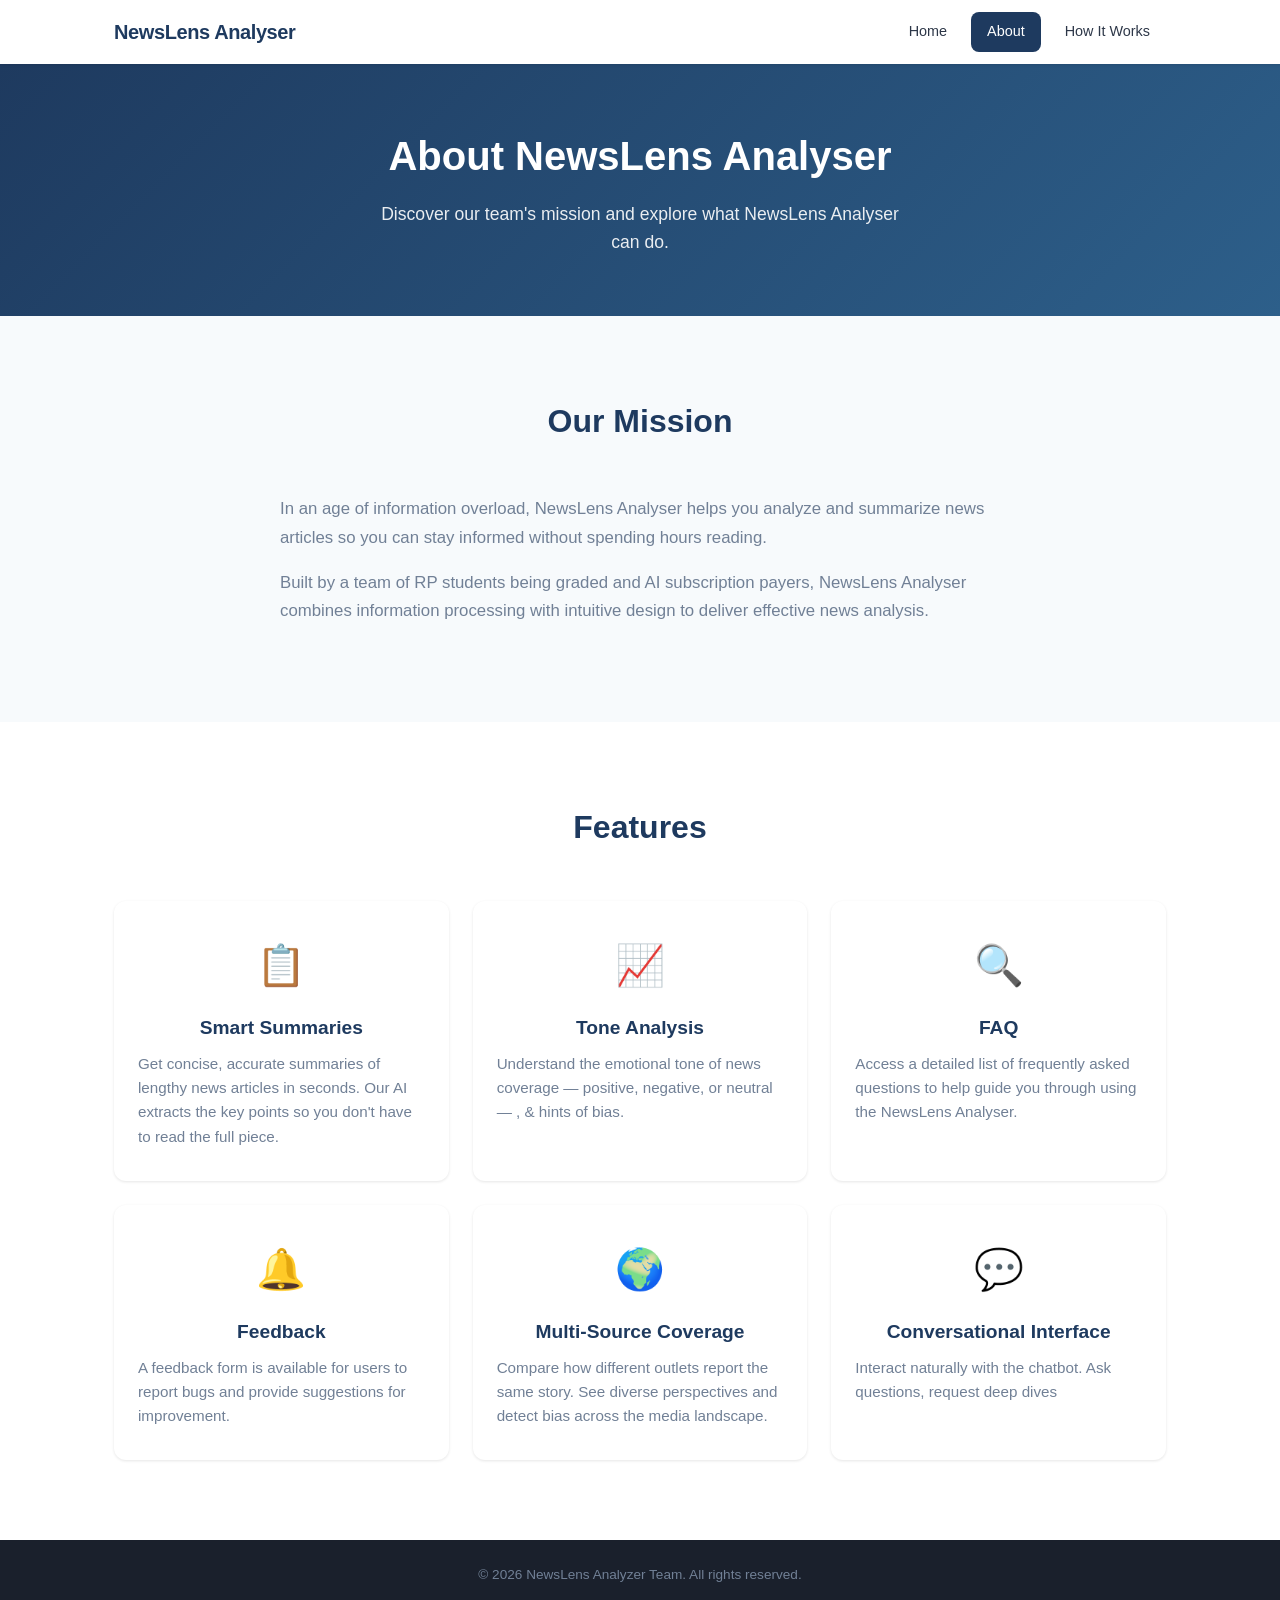
==== about.html @ 56c47552 "Initial Commit, web page with 3 pages, to add logo and embedded chatbot" ====
<!DOCTYPE html>
<html lang="en">
<head>
  <title>About & Features — NewsLens Analyser</title>
  <link rel="stylesheet" href="css/style.css">
</head>
<body>
  <header class="header">
    <div class="container header__inner">
      <a href="index.html" class="logo">NewsLens Analyser</a>
      <button class="nav-toggle" aria-label="Toggle navigation" aria-expanded="false">
        <span class="nav-toggle__bar"></span>
        <span class="nav-toggle__bar"></span>
        <span class="nav-toggle__bar"></span>
      </button>
      <nav class="nav" aria-label="Main navigation">
        <ul class="nav__list">
          <li class="nav__item"><a href="index.html" class="nav__link">Home</a></li>
          <li class="nav__item"><a href="about.html" class="nav__link nav__link--active">About</a></li>
          <li class="nav__item"><a href="how-it-works.html" class="nav__link">How It Works</a></li>
        </ul>
      </nav>
    </div>
  </header>

  <main>
    <section class="page-header">
      <div class="container">
        <h1 class="page-header__title">About NewsLens Analyser</h1>
        <p class="page-header__subtitle">Discover our team's mission and explore what NewsLens Analyser can do.</p>
      </div>
    </section>

    <section class="section">
      <div class="container">
        <h2 class="section-title">Our Mission</h2>
        <p class="text-block">In an age of information overload, NewsLens Analyser helps you analyze and summarize news articles so you can stay informed without spending hours reading.</p>
        <p class="text-block">Built by a team of RP students being graded and AI subscription payers, NewsLens Analyser combines information processing with intuitive design to deliver effective news analysis.</p>
      </div>
    </section>

    <section class="section section--alt">
      <div class="container">
        <h2 class="section-title">Features</h2>
        <div class="features-grid">
          <div class="card card--feature">
            <div class="card__icon">&#x1F4CB;</div>
            <h3 class="card__title">Smart Summaries</h3>
            <p class="card__text">Get concise, accurate summaries of lengthy news articles in seconds. Our AI extracts the key points so you don't have to read the full piece.</p>
          </div>
          <div class="card card--feature">
            <div class="card__icon">&#x1F4C8;</div>
            <h3 class="card__title">Tone Analysis</h3>
            <p class="card__text">Understand the emotional tone of news coverage — positive, negative, or neutral — , & hints of bias.</p>
          </div>
          <div class="card card--feature">
            <div class="card__icon">&#x1F50D;</div>
            <h3 class="card__title">FAQ</h3>
            <p class="card__text">Access a detailed list of frequently asked questions to help guide you through using the NewsLens Analyser.</p>
          </div>
          <div class="card card--feature">
            <div class="card__icon">&#x1F514;</div>
            <h3 class="card__title">Feedback</h3>
            <p class="card__text">A feedback form is available for users to report bugs and provide suggestions for improvement.</p>
          </div>
          <div class="card card--feature">
            <div class="card__icon">&#x1F30D;</div>
            <h3 class="card__title">Multi-Source Coverage</h3>
            <p class="card__text">Compare how different outlets report the same story. See diverse perspectives and detect bias across the media landscape.</p>
          </div>
          <div class="card card--feature">
            <div class="card__icon">&#x1F4AC;</div>
            <h3 class="card__title">Conversational Interface</h3>
            <p class="card__text">Interact naturally with the chatbot. Ask questions, request deep dives</p>
          </div>
        </div>
      </div>
    </section>
  </main>

  <footer class="footer">
    <div class="container footer__inner">
      <p class="footer__text">&copy; 2026 NewsLens Analyzer Team. All rights reserved.</p>
    </div>
  </footer>

  <script src="js/script.js"></script>
  <script src="js/chatbot.js"></script>
</body>
</html>
---- css/style.css ----
:root {
  --color-primary: #1e3a5f;
  --color-primary-light: #2d5f8a;
  --color-accent: #38b2ac;
  --color-accent-dark: #2c9a94;
  --color-text: #2d3748;
  --color-text-light: #718096;
  --color-bg: #f7fafc;
  --color-bg-alt: #edf2f7;
  --color-white: #ffffff;
  --color-dark: #1a202c;

  --shadow-sm: 0 1px 3px rgba(0, 0, 0, 0.1);
  --shadow-md: 0 4px 12px rgba(0, 0, 0, 0.1);
  --shadow-lg: 0 8px 24px rgba(0, 0, 0, 0.12);
  --shadow-xl: 0 12px 36px rgba(0, 0, 0, 0.15);

  --radius: 8px;
  --radius-lg: 12px;
  --radius-xl: 16px;

  --font-sans: -apple-system, BlinkMacSystemFont, 'Segoe UI', Roboto, 'Helvetica Neue', Arial, sans-serif;
  --container-max: 1100px;
  --header-height: 64px;
}

*,
*::before,
*::after {
  margin: 0;
  padding: 0;
  box-sizing: border-box;
}

html {
  scroll-behavior: smooth;
}

body {
  font-family: var(--font-sans);
  font-size: 16px;
  line-height: 1.6;
  color: var(--color-text);
  background: var(--color-bg);
  min-height: 100vh;
  display: flex;
  flex-direction: column;
}

main {
  flex: 1;
}

a {
  color: var(--color-primary-light);
  text-decoration: none;
}

a:hover {
  color: var(--color-accent);
}

img {
  max-width: 100%;
  display: block;
}

.container {
  width: 100%;
  max-width: var(--container-max);
  margin: 0 auto;
  padding: 0 24px;
}

.header {
  position: sticky;
  top: 0;
  z-index: 100;
  background: var(--color-white);
  box-shadow: var(--shadow-sm);
  height: var(--header-height);
}

.header__inner {
  display: flex;
  align-items: center;
  justify-content: space-between;
  height: 100%;
}

.logo {
  font-size: 1.25rem;
  font-weight: 700;
  color: var(--color-primary);
  letter-spacing: -0.02em;
}

.logo:hover {
  color: var(--color-accent);
}

.nav-toggle {
  display: none;
  flex-direction: column;
  gap: 5px;
  background: none;
  border: none;
  cursor: pointer;
  padding: 4px;
}

.nav-toggle__bar {
  display: block;
  width: 24px;
  height: 2px;
  background: var(--color-text);
  border-radius: 2px;
  transition: transform 0.3s, opacity 0.3s;
}

.nav-toggle--active .nav-toggle__bar:nth-child(1) {
  transform: translateY(7px) rotate(45deg);
}

.nav-toggle--active .nav-toggle__bar:nth-child(2) {
  opacity: 0;
}

.nav-toggle--active .nav-toggle__bar:nth-child(3) {
  transform: translateY(-7px) rotate(-45deg);
}

.nav__list {
  display: flex;
  list-style: none;
  gap: 8px;
}

.nav__link {
  display: block;
  padding: 8px 16px;
  font-size: 0.9rem;
  font-weight: 500;
  color: var(--color-text);
  border-radius: var(--radius);
  transition: background 0.2s, color 0.2s;
}

.nav__link:hover {
  background: var(--color-bg-alt);
  color: var(--color-primary);
}

.nav__link--active {
  background: var(--color-primary);
  color: var(--color-white);
}

.nav__link--active:hover {
  background: var(--color-primary-light);
  color: var(--color-white);
}

.hero {
  background: linear-gradient(135deg, var(--color-primary), var(--color-primary-light));
  color: var(--color-white);
  padding: 100px 0 80px;
  text-align: center;
}

.hero__inner {
  display: flex;
  flex-direction: column;
  align-items: center;
  gap: 20px;
}

.hero__buttons {
  display: flex;
  gap: 16px;
  flex-wrap: wrap;
  justify-content: center;
}

.hero__title {
  font-size: 3rem;
  font-weight: 800;
  letter-spacing: -0.03em;
  line-height: 1.15;
}

.hero__tagline {
  font-size: 1.2rem;
  max-width: 600px;
  opacity: 0.9;
}

.btn {
  display: inline-block;
  padding: 12px 32px;
  font-size: 1rem;
  font-weight: 600;
  border-radius: var(--radius);
  border: none;
  cursor: pointer;
  transition: background 0.2s, transform 0.15s, box-shadow 0.2s;
}

.btn:hover {
  transform: translateY(-1px);
  box-shadow: var(--shadow-md);
}

.btn:active {
  transform: translateY(0);
}

.btn--primary {
  background: var(--color-accent);
  color: var(--color-white);
}

.btn--primary:hover {
  background: var(--color-accent-dark);
}

.btn--secondary {
  background: var(--color-white);
  color: var(--color-primary);
}

.btn--secondary:hover {
  background: var(--color-bg-alt);
  color: var(--color-primary);
}

.section {
  padding: 80px 0;
}

.section--alt {
  background: var(--color-white);
}

.overview {
  padding: 80px 0;
}

.section-title {
  font-size: 2rem;
  font-weight: 700;
  color: var(--color-primary);
  text-align: center;
  margin-bottom: 48px;
}

.text-block {
  max-width: 720px;
  margin: 0 auto 16px;
  font-size: 1.05rem;
  color: var(--color-text-light);
  line-height: 1.7;
}

.cards {
  display: grid;
  grid-template-columns: repeat(auto-fit, minmax(280px, 1fr));
  gap: 24px;
}

.card {
  background: var(--color-white);
  border-radius: var(--radius-lg);
  padding: 32px 24px;
  box-shadow: var(--shadow-sm);
  text-align: center;
  transition: transform 0.2s, box-shadow 0.2s;
}

.card:hover {
  transform: translateY(-4px);
  box-shadow: var(--shadow-md);
}

.card__icon {
  font-size: 2.5rem;
  margin-bottom: 16px;
}

.card__avatar {
  width: 80px;
  height: 80px;
  border-radius: 50%;
  background: var(--color-bg-alt);
  margin: 0 auto 16px;
}

.card__title {
  font-size: 1.2rem;
  font-weight: 600;
  color: var(--color-primary);
  margin-bottom: 8px;
}

.card__subtitle {
  font-size: 0.9rem;
  color: var(--color-accent);
  margin-bottom: 12px;
  font-weight: 500;
}

.card__text {
  font-size: 0.95rem;
  color: var(--color-text-light);
  line-height: 1.6;
}

.page-header {
  background: linear-gradient(135deg, var(--color-primary), var(--color-primary-light));
  color: var(--color-white);
  padding: 60px 0;
  text-align: center;
}

.page-header__title {
  font-size: 2.5rem;
  font-weight: 800;
  margin-bottom: 12px;
}

.page-header__subtitle {
  font-size: 1.1rem;
  opacity: 0.9;
  max-width: 520px;
  margin: 0 auto;
}

.features-grid {
  display: grid;
  grid-template-columns: repeat(auto-fit, minmax(300px, 1fr));
  gap: 24px;
}

.card--feature {
  text-align: left;
}

.card--feature .card__title {
  text-align: center;
}

.card--feature .card__icon {
  text-align: center;
}

.steps {
  display: flex;
  flex-direction: column;
  gap: 32px;
  max-width: 720px;
  margin: 0 auto;
}

.step {
  display: flex;
  flex-direction: column;
  gap: 8px;
  padding: 24px;
  background: var(--color-white);
  border-radius: var(--radius-lg);
  box-shadow: var(--shadow-sm);
  border-left: 4px solid var(--color-accent);
}

.step__number {
  display: inline-flex;
  align-items: center;
  justify-content: center;
  width: 36px;
  height: 36px;
  border-radius: 50%;
  background: var(--color-accent);
  color: var(--color-white);
  font-weight: 700;
  font-size: 1rem;
  margin-bottom: 4px;
}

.step__title {
  font-size: 1.2rem;
  font-weight: 600;
  color: var(--color-primary);
}

.step__text {
  color: var(--color-text-light);
  line-height: 1.6;
}

.footer {
  background: var(--color-dark);
  color: var(--color-text-light);
  padding: 24px 0;
  margin-top: auto;
}

.footer__inner {
  text-align: center;
}

.footer__text {
  font-size: 0.85rem;
}

@media (max-width: 768px) {
  .hero__title {
    font-size: 2rem;
  }

  .hero {
    padding: 60px 0 48px;
  }

  .nav-toggle {
    display: flex;
  }

  .nav {
    position: fixed;
    top: var(--header-height);
    left: 0;
    right: 0;
    background: var(--color-white);
    box-shadow: var(--shadow-md);
    padding: 16px 24px;
    transform: translateY(-110%);
    transition: transform 0.3s;
  }

  .nav--open {
    transform: translateY(0);
  }

  .nav__list {
    flex-direction: column;
    gap: 4px;
  }
}
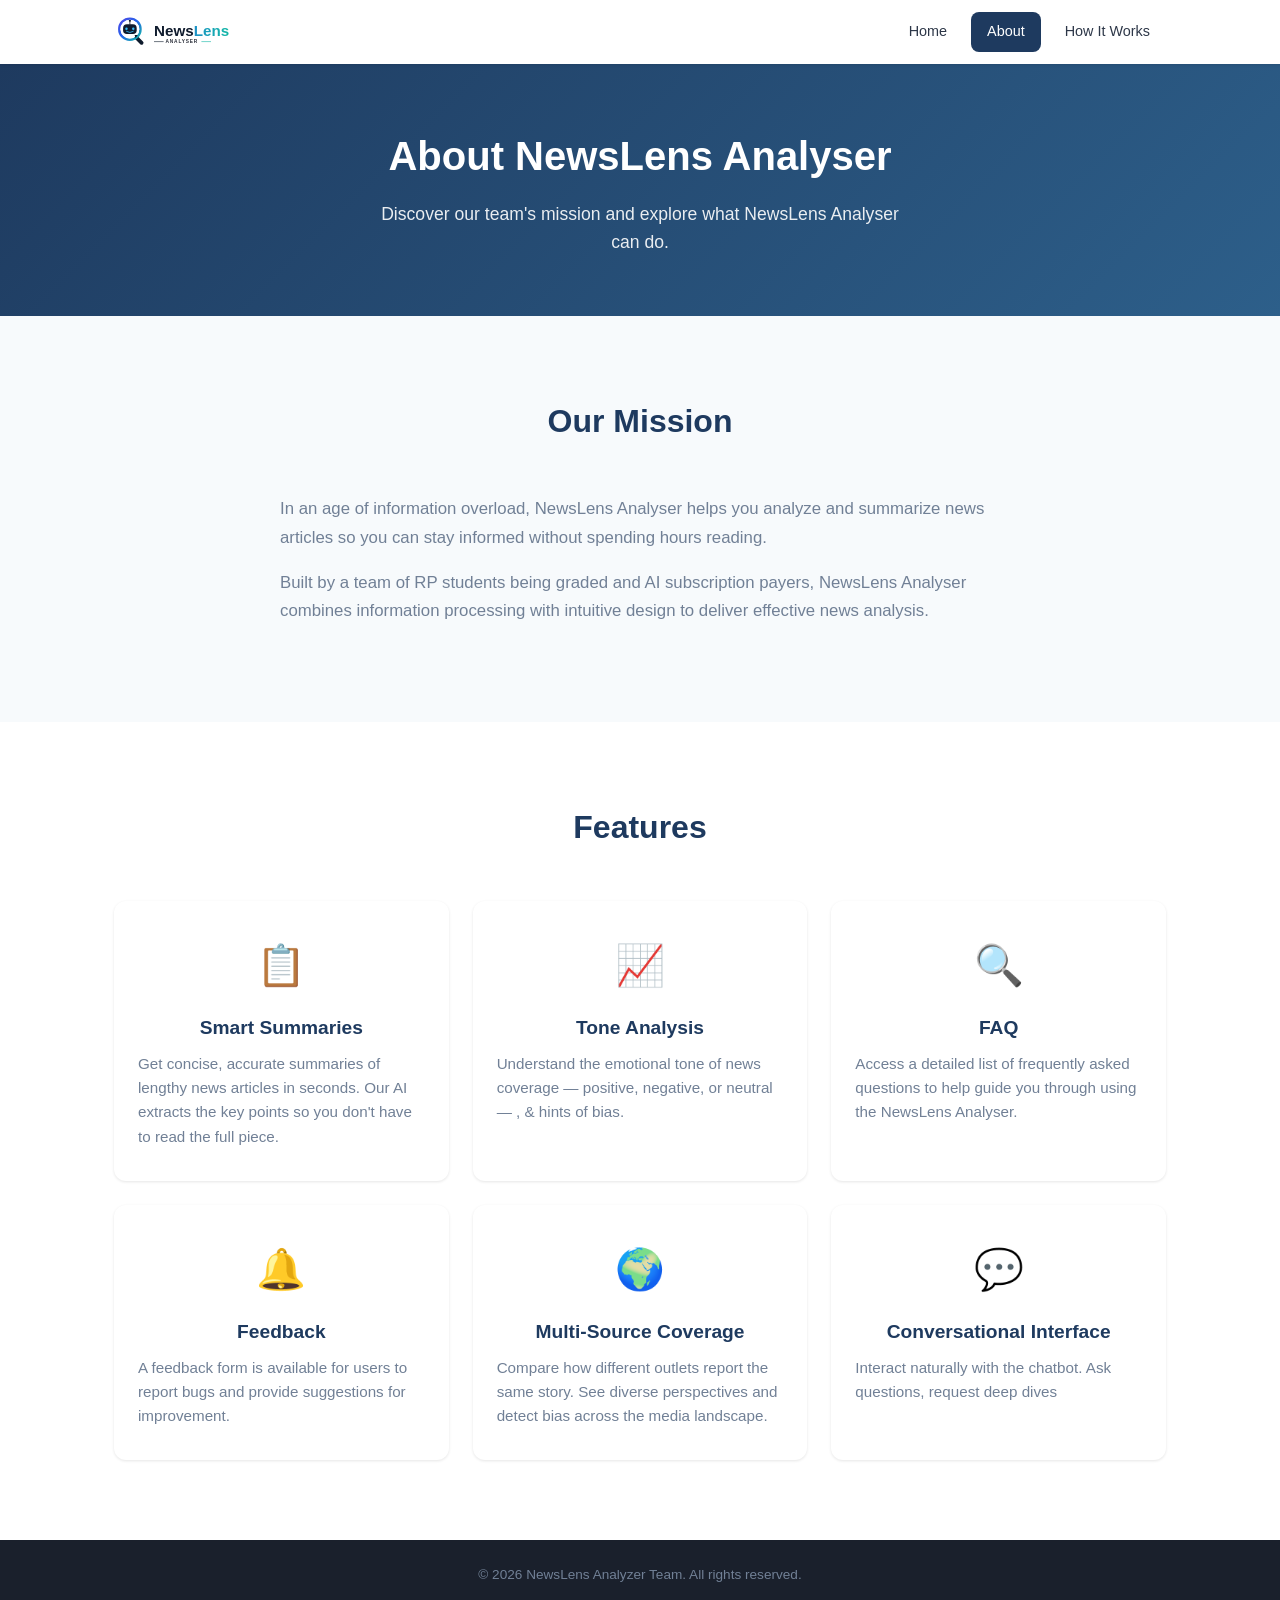
==== commit 29b5e3e3: "Added logo, Changed Try it Now text at bottom of How It Works into an example contact section" ====
--- a/about.html
+++ b/about.html
@@ -7,7 +7,9 @@
 <body>
   <header class="header">
     <div class="container header__inner">
-      <a href="index.html" class="logo">NewsLens Analyser</a>
+      <a href="index.html" class="logo">
+        <img src="images/newslens-logo-horizontal.svg" alt="NewsLens Analyser" class="logo__img">
+      </a>
       <button class="nav-toggle" aria-label="Toggle navigation" aria-expanded="false">
         <span class="nav-toggle__bar"></span>
         <span class="nav-toggle__bar"></span>
--- a/css/style.css
+++ b/css/style.css
@@ -89,14 +89,14 @@
 }
 
 .logo {
-  font-size: 1.25rem;
-  font-weight: 700;
-  color: var(--color-primary);
-  letter-spacing: -0.02em;
-}
-
-.logo:hover {
-  color: var(--color-accent);
+  display: flex;
+  align-items: center;
+}
+
+.logo__img {
+  display: block;
+  height: 36px;
+  width: auto;
 }
 
 .nav-toggle {
@@ -333,6 +333,27 @@
   opacity: 0.9;
   max-width: 520px;
   margin: 0 auto;
+}
+
+.contact-details {
+  max-width: 400px;
+  margin: 0 auto;
+  display: flex;
+  flex-direction: column;
+  gap: 16px;
+}
+
+.contact-item {
+  display: flex;
+  align-items: center;
+  gap: 12px;
+  font-size: 1.05rem;
+  color: var(--color-text);
+  justify-content: center;
+}
+
+.contact-item__icon {
+  font-size: 1.5rem;
 }
 
 .features-grid {
